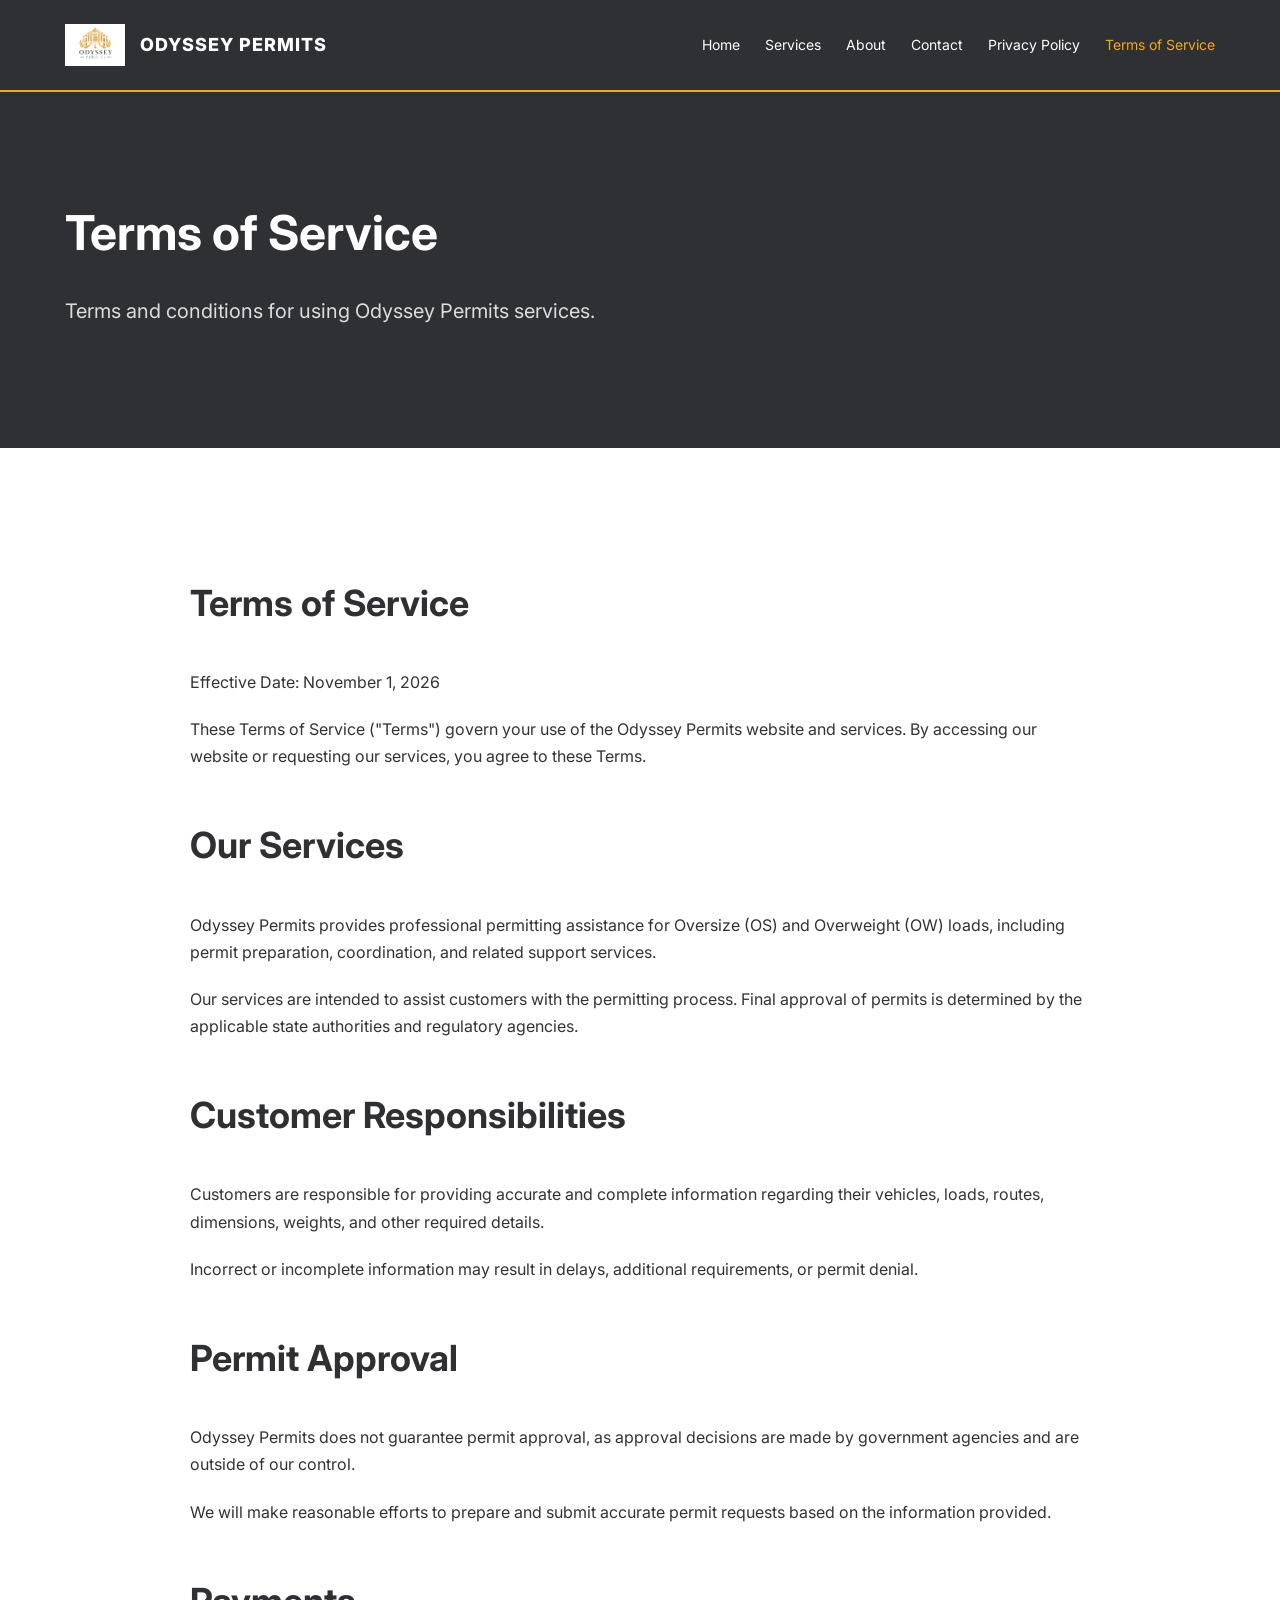
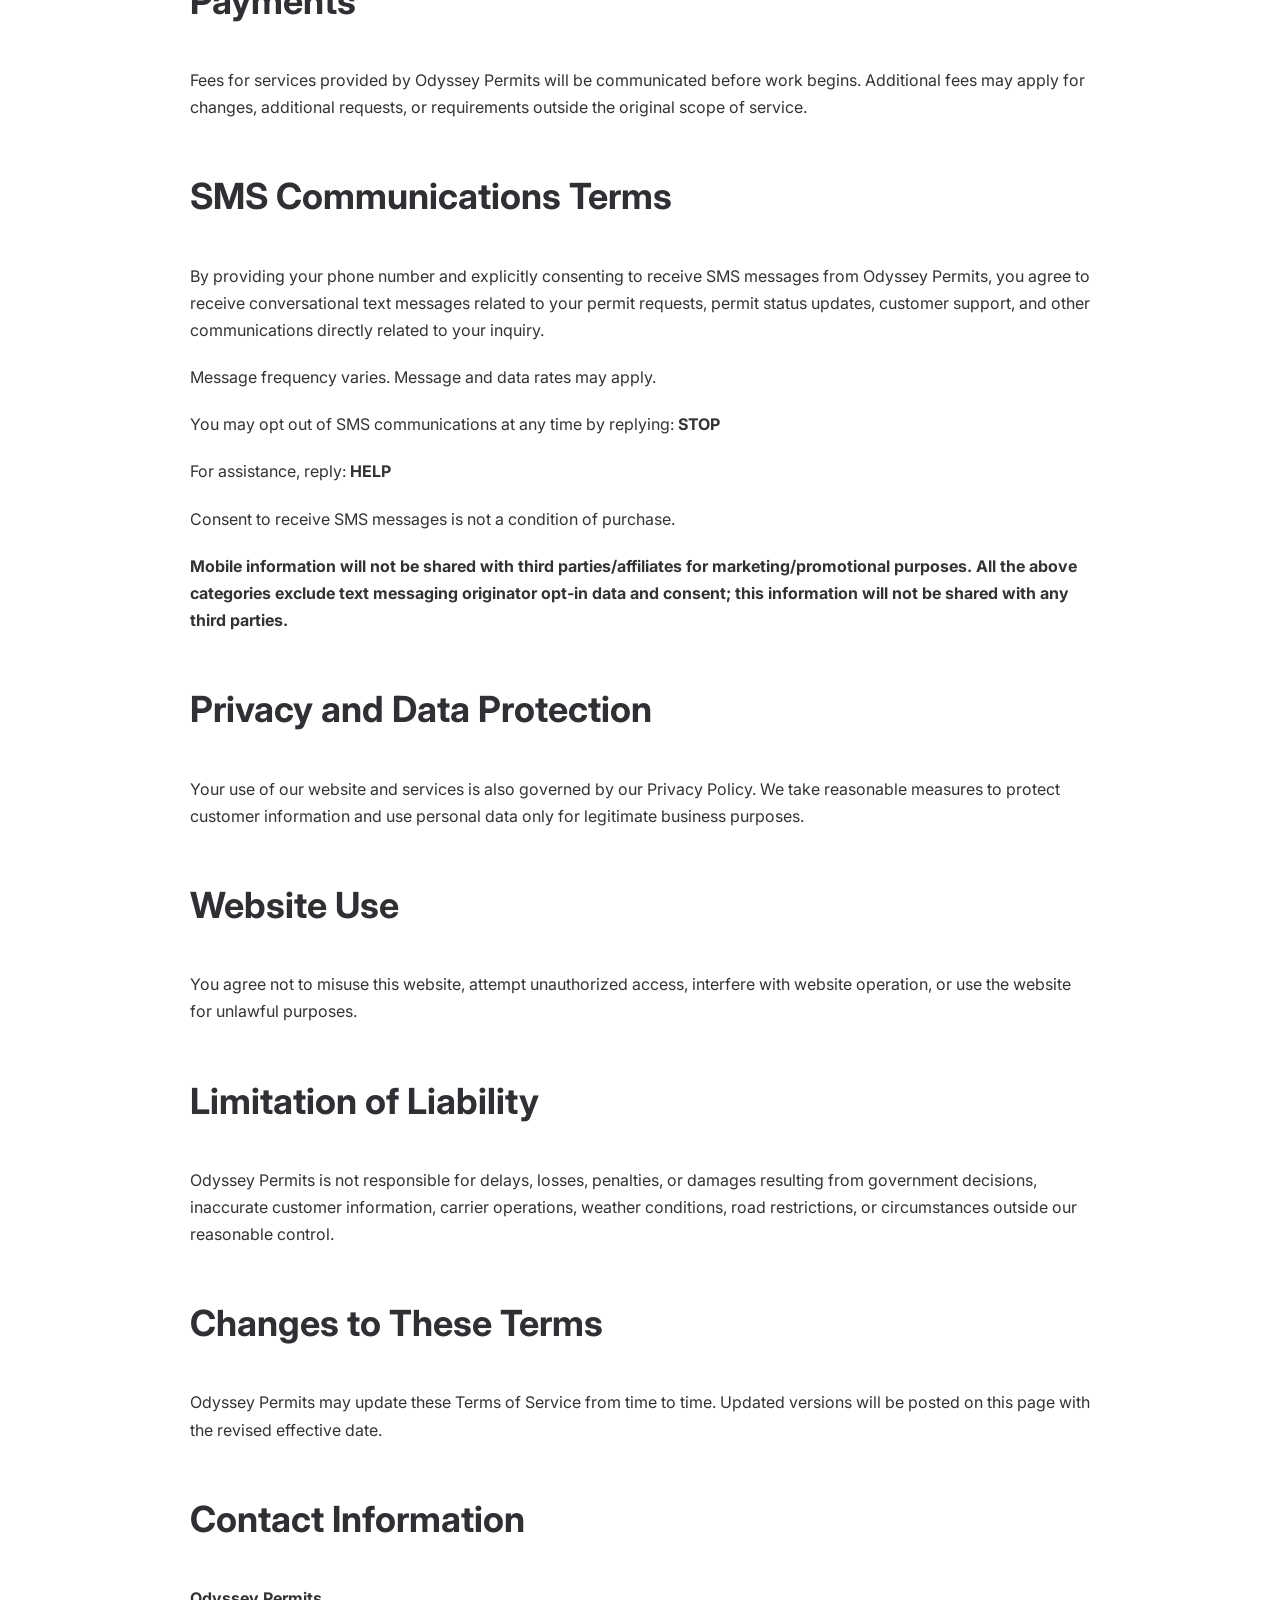
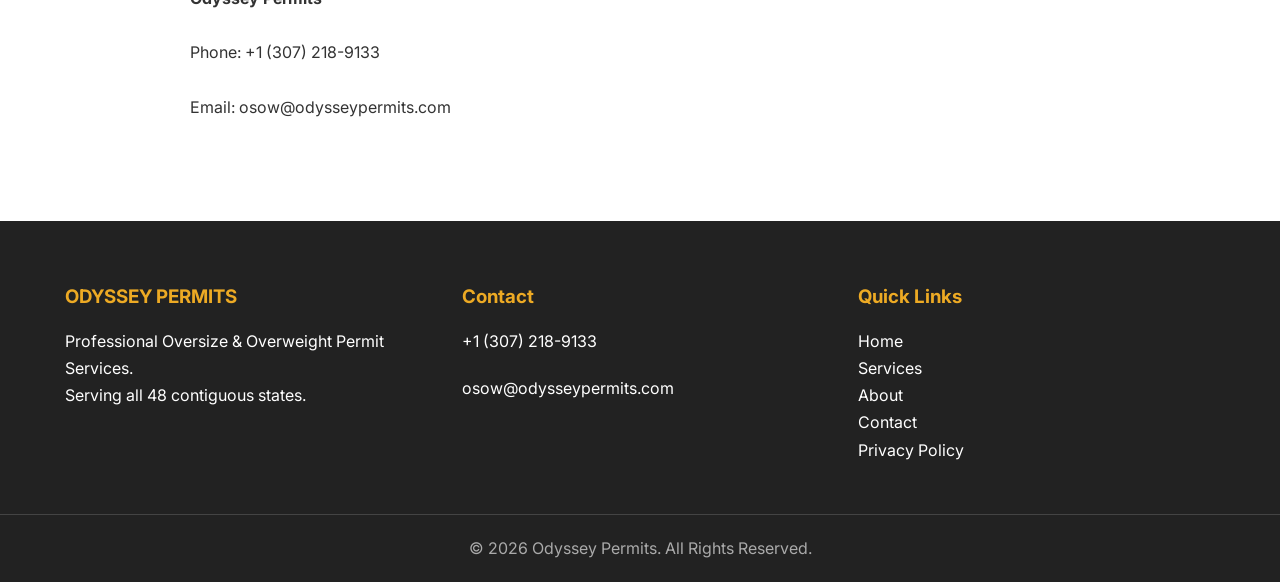
==== terms.html @ 7c74863f "Add files via upload" ====
<!DOCTYPE html>
<html lang="en">

<head>

<meta charset="UTF-8">
<meta name="viewport" content="width=device-width, initial-scale=1.0">

<title>Terms of Service | Odyssey Permits</title>

<meta name="description" content="Terms of Service for Odyssey Permits.">

<link rel="stylesheet" href="css/style.css">

<link rel="preconnect" href="https://fonts.googleapis.com">
<link rel="preconnect" href="https://fonts.gstatic.com" crossorigin>

<link href="https://fonts.googleapis.com/css2?family=Inter:wght@300;400;500;600;700;800&display=swap" rel="stylesheet">

</head>


<body>


<header>

<div class="container nav">

<a href="index.html" class="logo">

<img src="images/logo.png" alt="Odyssey Permits Logo">

<span>ODYSSEY PERMITS</span>

</a>


<nav>

<a href="index.html">Home</a>
<a href="services.html">Services</a>
<a href="about.html">About</a>
<a href="contact.html">Contact</a>
<a href="privacy.html">Privacy Policy</a>
<a href="terms.html" class="active">Terms of Service</a>

</nav>


</div>

</header>



<section class="page-hero">

<div class="container">

<h1>Terms of Service</h1>

<p>

Terms and conditions for using Odyssey Permits services.

</p>

</div>

</section>



<section>

<div class="container legal">


<h2>Terms of Service</h2>


<p>

Effective Date: November 1, 2026

</p>



<p>

These Terms of Service ("Terms") govern your use of the Odyssey Permits website and services.

By accessing our website or requesting our services, you agree to these Terms.

</p>




<h2>Our Services</h2>


<p>

Odyssey Permits provides professional permitting assistance for Oversize (OS) and Overweight (OW) loads, including permit preparation, coordination, and related support services.

</p>


<p>

Our services are intended to assist customers with the permitting process. Final approval of permits is determined by the applicable state authorities and regulatory agencies.

</p>




<h2>Customer Responsibilities</h2>


<p>

Customers are responsible for providing accurate and complete information regarding their vehicles, loads, routes, dimensions, weights, and other required details.

</p>


<p>

Incorrect or incomplete information may result in delays, additional requirements, or permit denial.

</p>




<h2>Permit Approval</h2>


<p>

Odyssey Permits does not guarantee permit approval, as approval decisions are made by government agencies and are outside of our control.

</p>


<p>

We will make reasonable efforts to prepare and submit accurate permit requests based on the information provided.

</p>




<h2>Payments</h2>


<p>

Fees for services provided by Odyssey Permits will be communicated before work begins.

Additional fees may apply for changes, additional requests, or requirements outside the original scope of service.

</p>




<h2>SMS Communications Terms</h2>


<p>

By providing your phone number and explicitly consenting to receive SMS messages from Odyssey Permits, you agree to receive conversational text messages related to your permit requests, permit status updates, customer support, and other communications directly related to your inquiry.

</p>


<p>

Message frequency varies.

Message and data rates may apply.

</p>


<p>

You may opt out of SMS communications at any time by replying:

<strong>STOP</strong>

</p>


<p>

For assistance, reply:

<strong>HELP</strong>

</p>


<p>

Consent to receive SMS messages is not a condition of purchase.

</p>



<p>

<strong>
Mobile information will not be shared with third parties/affiliates for marketing/promotional purposes. All the above categories exclude text messaging originator opt-in data and consent; this information will not be shared with any third parties.
</strong>

</p>




<h2>Privacy and Data Protection</h2>


<p>

Your use of our website and services is also governed by our Privacy Policy.

We take reasonable measures to protect customer information and use personal data only for legitimate business purposes.

</p>




<h2>Website Use</h2>


<p>

You agree not to misuse this website, attempt unauthorized access, interfere with website operation, or use the website for unlawful purposes.

</p>




<h2>Limitation of Liability</h2>


<p>

Odyssey Permits is not responsible for delays, losses, penalties, or damages resulting from government decisions, inaccurate customer information, carrier operations, weather conditions, road restrictions, or circumstances outside our reasonable control.

</p>




<h2>Changes to These Terms</h2>


<p>

Odyssey Permits may update these Terms of Service from time to time.

Updated versions will be posted on this page with the revised effective date.

</p>




<h2>Contact Information</h2>


<p>

<strong>Odyssey Permits</strong>

<br><br>

Phone:

<a href="tel:+13072189133">

+1 (307) 218-9133

</a>

<br><br>

Email:

<a href="mailto:osow@odysseypermits.com">

osow@odysseypermits.com

</a>

</p>



</div>

</section>




<footer>


<div class="container footer">


<div>

<h3>ODYSSEY PERMITS</h3>

<p>

Professional Oversize & Overweight Permit Services.

<br>

Serving all 48 contiguous states.

</p>

</div>



<div>

<h3>Contact</h3>

<p>

<a href="tel:+13072189133">

+1 (307) 218-9133

</a>

</p>


<p>

<a href="mailto:osow@odysseypermits.com">

osow@odysseypermits.com

</a>

</p>


</div>



<div>

<h3>Quick Links</h3>


<ul>

<li><a href="index.html">Home</a></li>

<li><a href="services.html">Services</a></li>

<li><a href="about.html">About</a></li>

<li><a href="contact.html">Contact</a></li>

<li><a href="privacy.html">Privacy Policy</a></li>

</ul>


</div>


</div>



<div class="copyright">

© 2026 Odyssey Permits. All Rights Reserved.

</div>


</footer>



<script src="js/script.js"></script>


</body>

</html>
---- css/style.css ----
/* ==========================================
   ODYSSEY PERMITS
   Main Stylesheet
========================================== */


:root {

    --gold: #EDAA24;
    --gold-dark: #B87C12;
    --dark: #2F3033;
    --dark-light: #44464A;
    --gray: #F3F3F3;
    --white: #FFFFFF;
    --text: #333333;

}


/* ==========================
   RESET
========================== */

* {

    margin: 0;
    padding: 0;
    box-sizing: border-box;

}


html {

    scroll-behavior: smooth;

}


body {

    font-family: 'Inter', Arial, sans-serif;
    color: var(--text);
    line-height: 1.7;
    background: var(--white);

}


img {

    max-width: 100%;
    display: block;

}


a {

    color: inherit;
    text-decoration: none;

}


ul {

    list-style: none;

}


/* ==========================
   CONTAINER
========================== */


.container {

    width: min(1150px, 92%);
    margin: auto;

}



/* ==========================
   HEADER
========================== */


header {

    background: var(--dark);
    border-bottom: 2px solid var(--gold);

}


.nav {

    min-height: 90px;
    display: flex;
    align-items: center;
    justify-content: space-between;
    gap: 30px;

}



.logo {

    display: flex;
    align-items: center;
    gap: 15px;
    color: white;
    font-weight: 800;
    letter-spacing: 1px;
    font-size: 18px;

}


.logo img {

    width: 60px;
    height: 60px;
    object-fit: contain;

}



nav {

    display: flex;
    gap: 25px;
    flex-wrap: wrap;

}


nav a {

    color: white;
    font-size: 14px;
    transition: .3s;

}


nav a:hover,
nav .active {

    color: var(--gold);

}



/* ==========================
   HERO
========================== */


.hero {

    min-height: 650px;
    display: flex;
    align-items: center;
    background:

    linear-gradient(
    rgba(47,48,51,.88),
    rgba(47,48,51,.88)
    );

    color: white;

}


.hero-content {

    max-width: 800px;

}



.hero h1 {

    font-size: clamp(38px,5vw,62px);
    line-height: 1.15;
    margin-bottom: 25px;

}



.subtitle {

    font-size: 20px;
    color: #ddd;
    margin-bottom: 40px;

}



.btn {

    display: inline-block;
    background: var(--gold);
    color: #111;
    padding: 14px 35px;
    border-radius: 5px;
    font-weight: 700;
    transition: .3s;

}


.btn:hover {

    background: white;
    transform: translateY(-3px);

}



.btn-outline {

    display: inline-block;
    border: 2px solid var(--gold);
    color: white;
    padding: 12px 33px;
    margin-left: 15px;
    border-radius: 5px;
    font-weight: 700;

}


.btn-outline:hover {

    background: var(--gold);
    color: #111;

}



/* ==========================
   SECTIONS
========================== */


section {

    padding: 80px 0;

}


h2 {

    font-size: 36px;
    margin-bottom: 35px;
    color: var(--dark);

}


h3 {

    color: var(--dark);
    margin-bottom: 15px;

}


p {

    margin-bottom: 20px;

}



/* ==========================
   CARDS
========================== */


.cards {

    display: grid;
    grid-template-columns: repeat(3,1fr);
    gap: 25px;

}



.card {

    background: white;
    padding: 35px;
    border-radius: 10px;
    border: 1px solid #ddd;
    box-shadow: 0 10px 30px rgba(0,0,0,.08);
    transition: .3s;

}



.card:hover {

    transform: translateY(-7px);
    border-color: var(--gold);

}



.card li {

    margin-bottom: 8px;

}



.card li::before {

    content:"✓ ";
    color: var(--gold);
    font-weight:bold;

}



/* ==========================
   DARK SECTION
========================== */


.dark-section {

    background: var(--dark);
    color:white;

}



.dark-section h2,
.dark-section h3 {

    color:white;

}


.dark-section .card {

    background: var(--dark-light);
    border-color: #555;
    color:white;

}



.dark-section .card h3 {

    color:var(--gold);

}



/* ==========================
   FEATURES
========================== */


.features {

    display:grid;
    grid-template-columns:repeat(3,1fr);
    gap:20px;

}



.features div {

    background:var(--gray);
    padding:20px;
    border-left:4px solid var(--gold);
    font-weight:600;

}



/* ==========================
   PAGE HERO
========================== */


.page-hero {

    background:var(--dark);
    color:white;
    padding:100px 0;

}


.page-hero h1 {

    font-size:48px;
    margin-bottom:20px;

}


.page-hero p {

    color:#ddd;
    font-size:20px;

}



/* ==========================
   CONTACT
========================== */


.contact-grid {

    display:grid;
    grid-template-columns:1fr 1fr;
    gap:50px;

}



.contact-card {

    background:var(--gray);
    padding:20px;
    margin-bottom:20px;
    border-left:4px solid var(--gold);

}



form input,
form textarea {

    width:100%;
    padding:15px;
    margin-bottom:20px;
    border:1px solid #ccc;
    border-radius:5px;
    font-size:16px;

}


form label {

    display:block;
    margin-bottom:8px;
    font-weight:600;

}



.checkbox {

    display:flex;
    gap:10px;
    margin-bottom:20px;

}


.checkbox input {

    width:auto;

}



.sms-disclaimer {

    font-size:13px;
    color:#666;

}



/* ==========================
   LEGAL PAGES
========================== */


.legal {

    max-width:900px;

}



.legal h2 {

    margin-top:45px;

}



.legal ul {

    list-style:disc;
    margin-left:30px;
    margin-bottom:20px;

}



/* ==========================
   CTA
========================== */


.cta {

    background:var(--gold);
    text-align:center;

}


.cta h2 {

    color:#111;

}



/* ==========================
   FOOTER
========================== */


footer {

    background:#222;
    color:white;
    padding-top:60px;

}


.footer {

    display:grid;
    grid-template-columns:repeat(3,1fr);
    gap:40px;
    padding-bottom:50px;

}



.footer h3 {

    color:var(--gold);

}


.footer a:hover {

    color:var(--gold);

}



.copyright {

    text-align:center;
    border-top:1px solid #444;
    padding:20px;
    color:#aaa;

}



/* ==========================
   MOBILE
========================== */


@media(max-width:900px){


.nav {

    flex-direction:column;
    padding:25px 0;

}


nav {

    justify-content:center;

}



.cards,
.features,
.footer,
.contact-grid {

    grid-template-columns:1fr;

}



.hero {

    min-height:550px;

}



.hero h1 {

    font-size:40px;

}


.btn-outline {

    margin-left:0;
    margin-top:15px;

}



.page-hero h1 {

    font-size:38px;

}


}
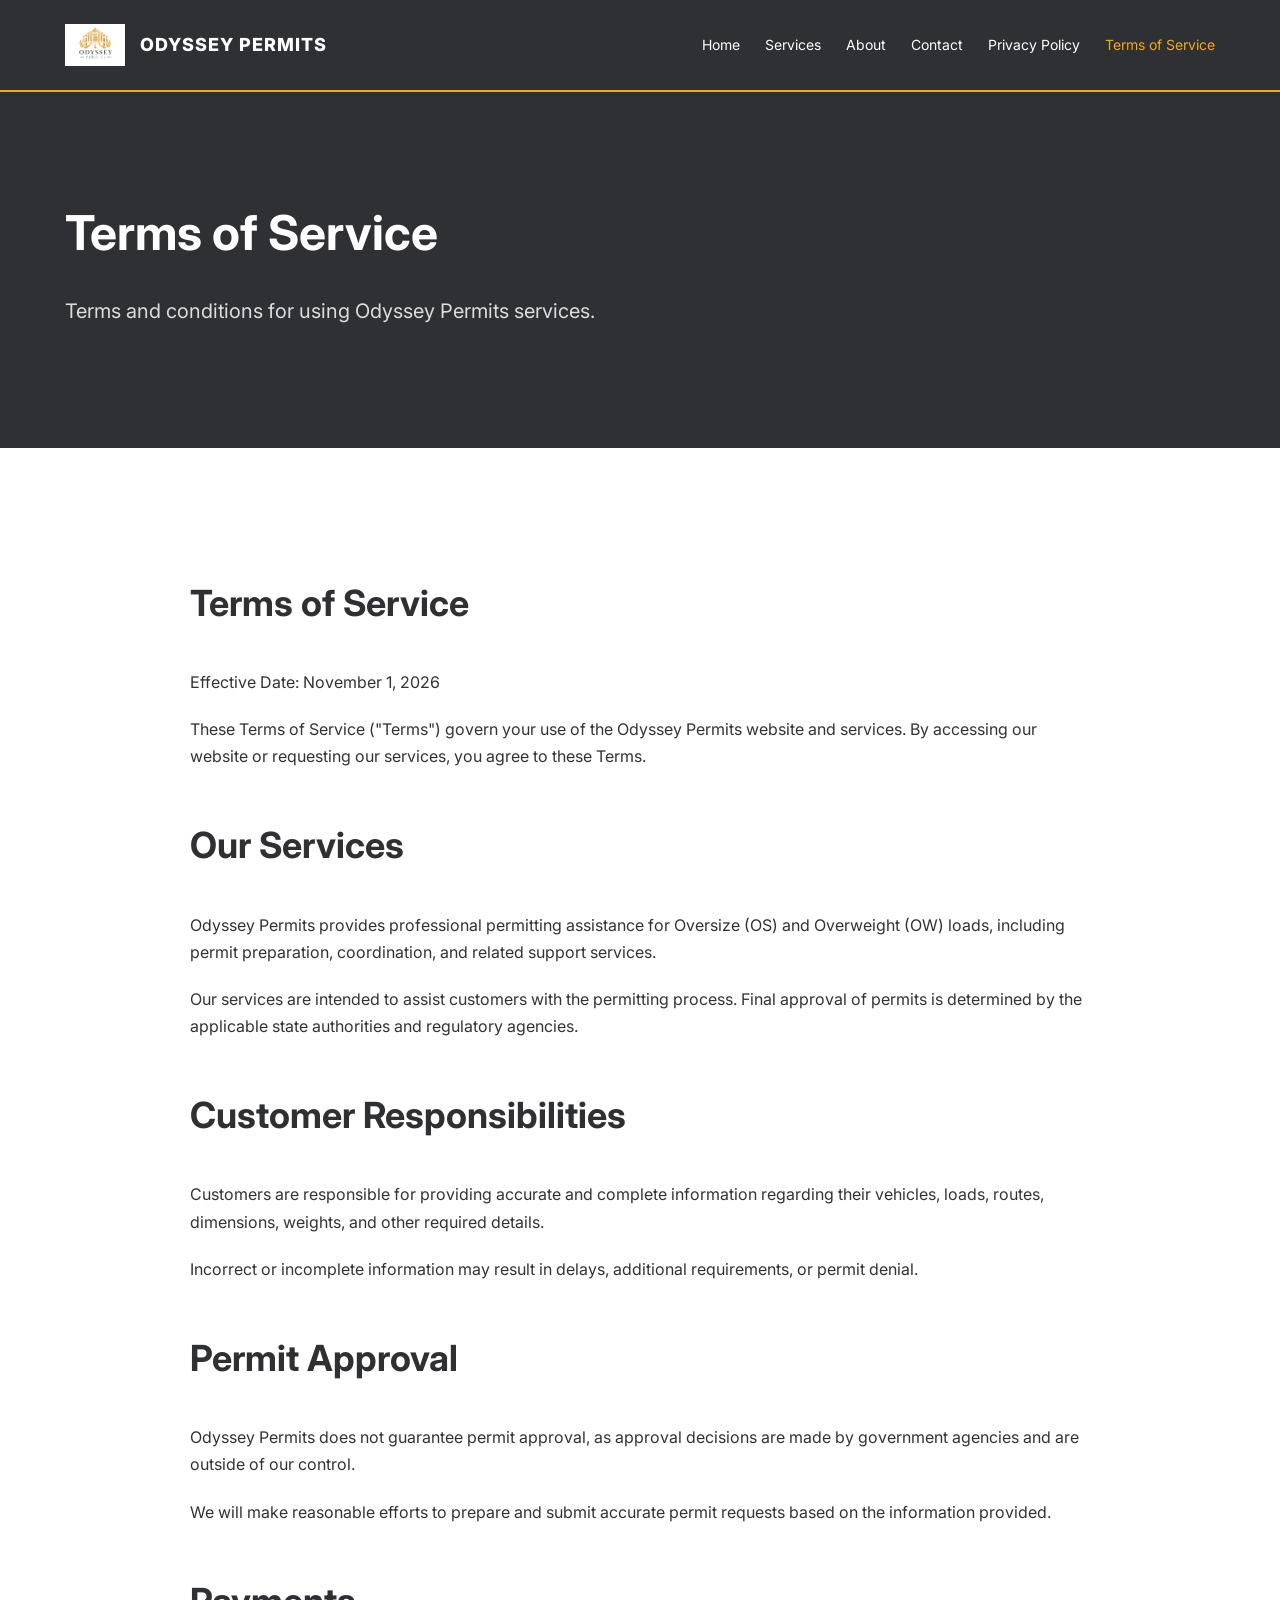
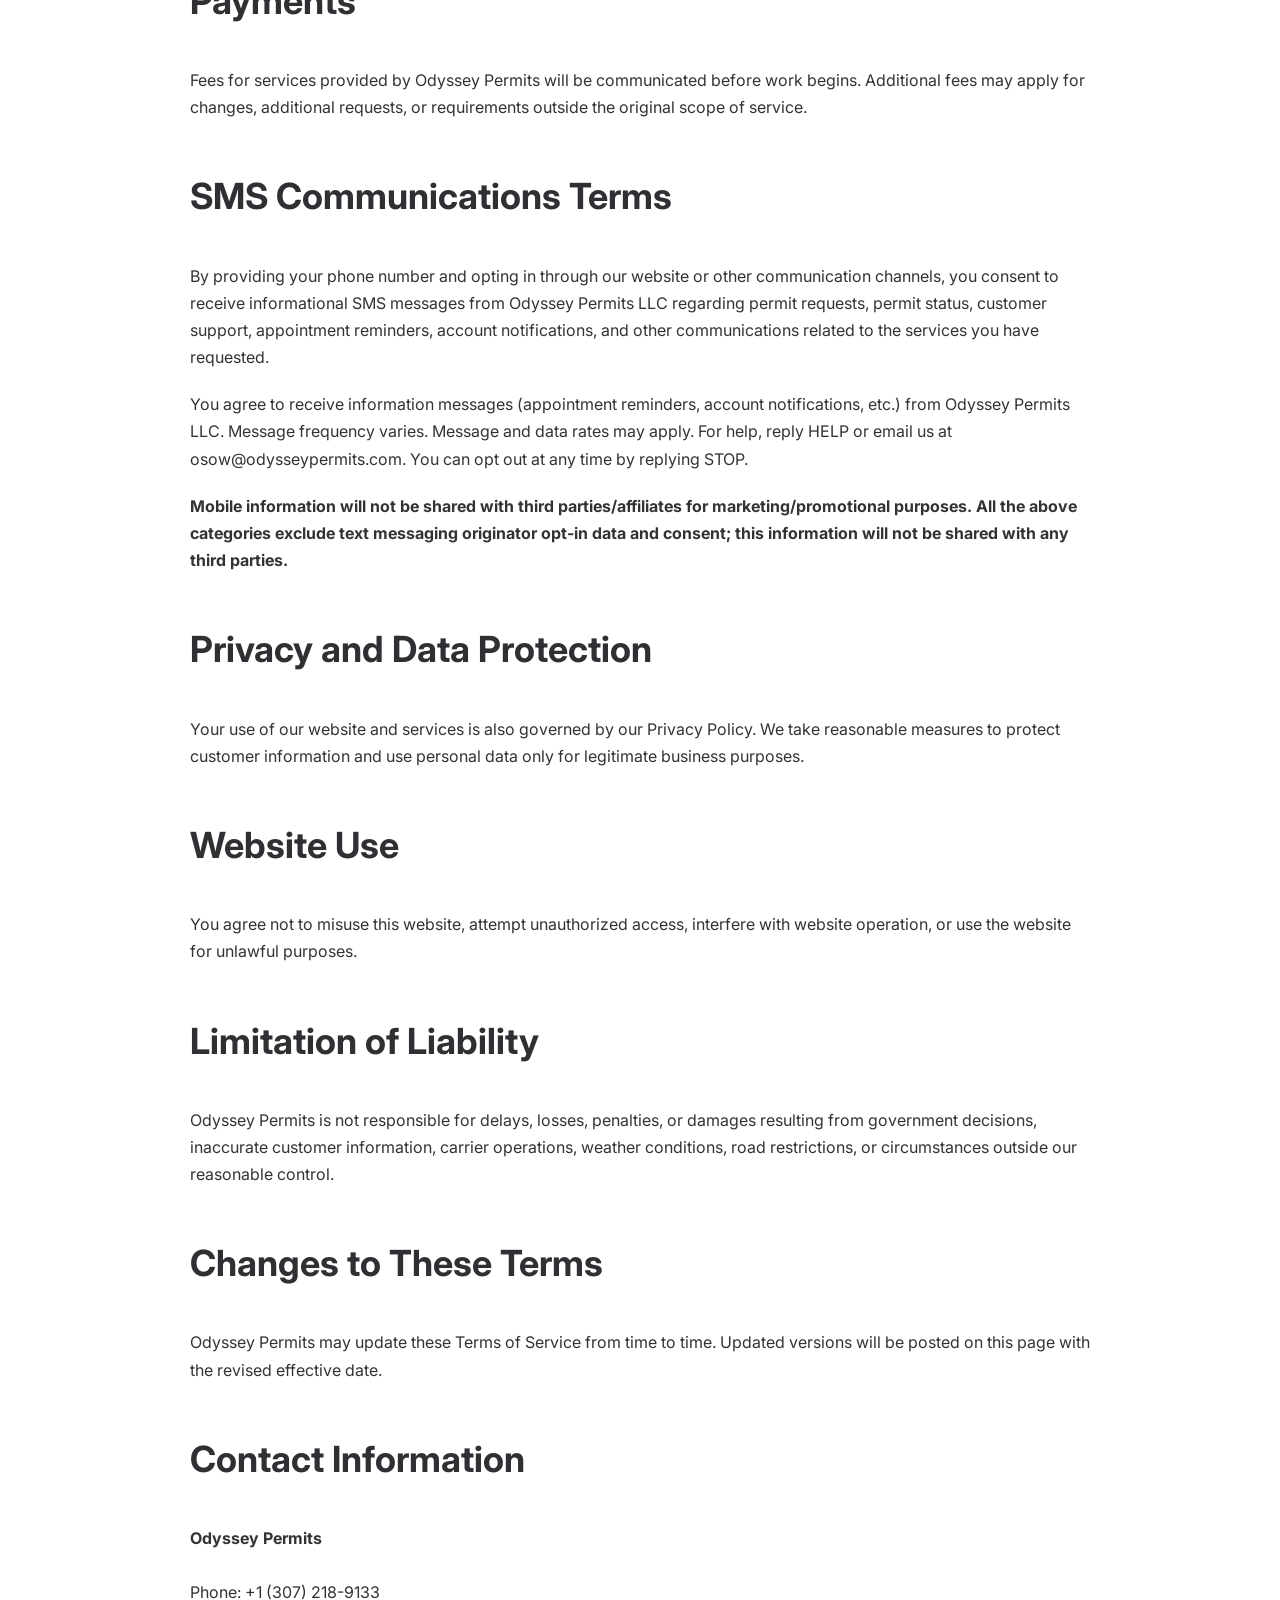
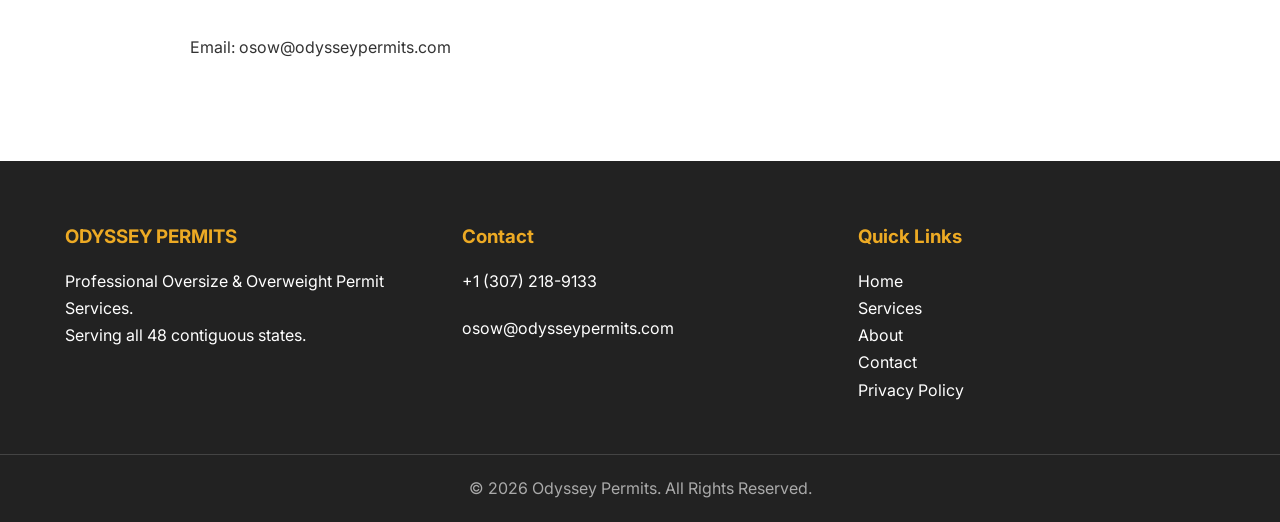
==== commit 8977d4e6: "Add files via upload" ====
--- a/terms.html
+++ b/terms.html
@@ -172,48 +172,17 @@
 
 <h2>SMS Communications Terms</h2>
 
-
-<p>
-
-By providing your phone number and explicitly consenting to receive SMS messages from Odyssey Permits, you agree to receive conversational text messages related to your permit requests, permit status updates, customer support, and other communications directly related to your inquiry.
-
-</p>
-
-
-<p>
-
-Message frequency varies.
-
-Message and data rates may apply.
-
-</p>
-
-
-<p>
-
-You may opt out of SMS communications at any time by replying:
-
-<strong>STOP</strong>
-
-</p>
-
-
-<p>
-
-For assistance, reply:
-
-<strong>HELP</strong>
-
-</p>
-
-
-<p>
-
-Consent to receive SMS messages is not a condition of purchase.
-
-</p>
-
-
+<p>
+
+By providing your phone number and opting in through our website or other communication channels, you consent to receive informational SMS messages from Odyssey Permits LLC regarding permit requests, permit status, customer support, appointment reminders, account notifications, and other communications related to the services you have requested.
+
+</p>
+
+<p>
+
+You agree to receive information messages (appointment reminders, account notifications, etc.) from Odyssey Permits LLC. Message frequency varies. Message and data rates may apply. For help, reply HELP or email us at <a href="mailto:osow@odysseypermits.com">osow@odysseypermits.com</a>. You can opt out at any time by replying STOP.
+
+</p>
 
 <p>
 
@@ -225,7 +194,6 @@
 
 
 
-
 <h2>Privacy and Data Protection</h2>
 
 
